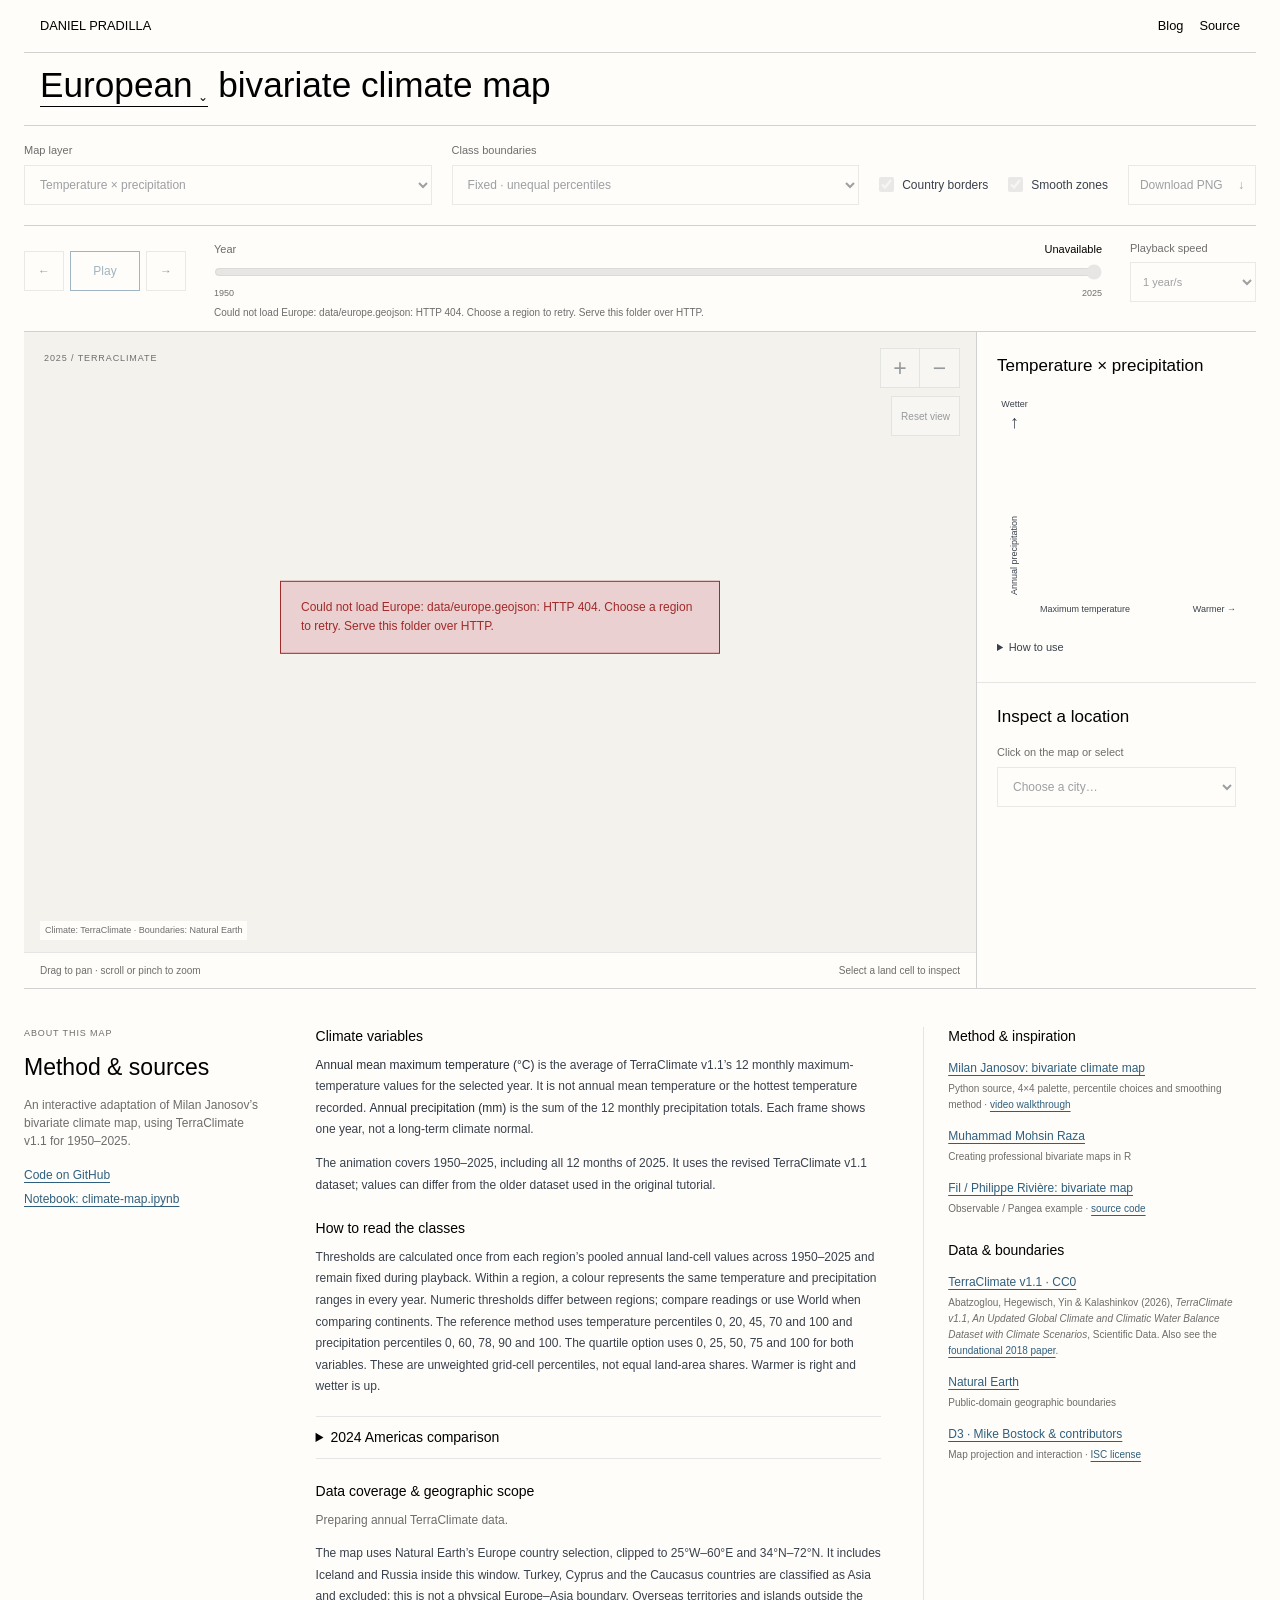
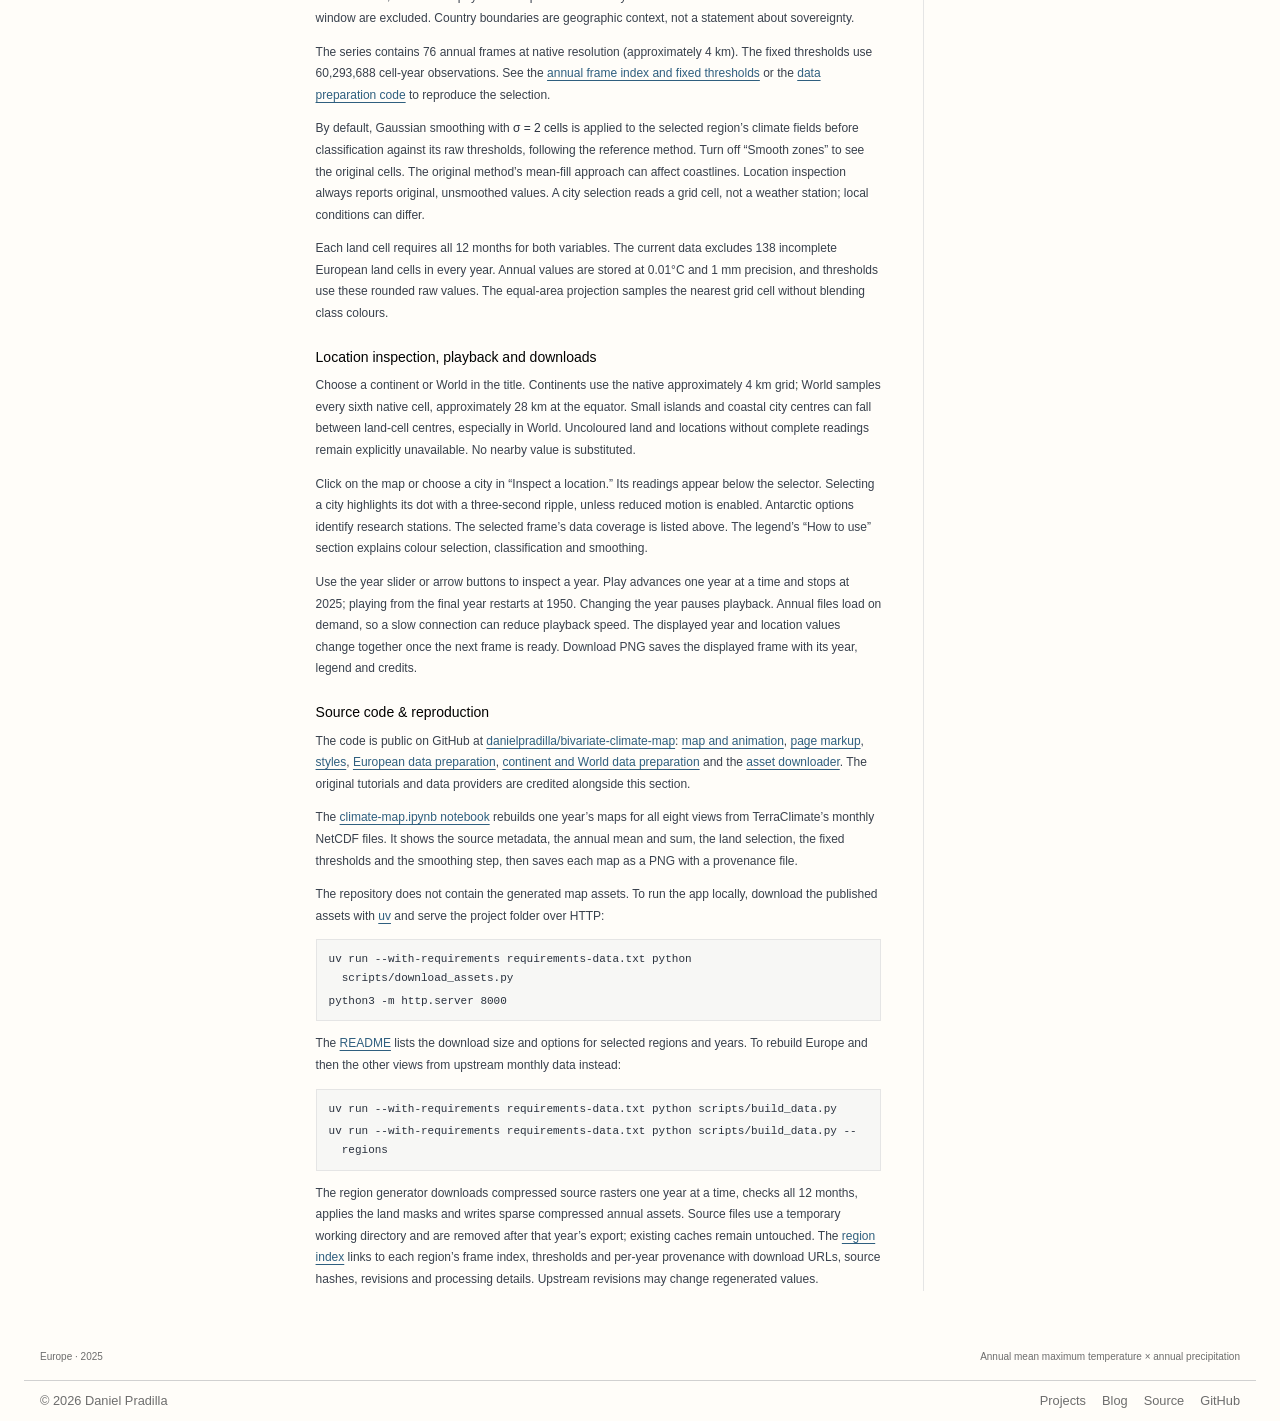
==== index.html @ 35fa63bb "Publish climate map, reproducible notebook and project post" ====
<!doctype html>
<html lang="en">
<head>
  <meta charset="utf-8">
  <meta name="viewport" content="width=device-width, initial-scale=1">
  <meta name="theme-color" content="#fffdf9">
  <meta name="description" content="Animate Europe's annual temperature and precipitation from 1950 to 2025 using TerraClimate data and a fixed bivariate colour scale.">
  <title>European bivariate climate map · 1950–2025</title>
  <link rel="stylesheet" href="styles.css?v=20261004a">
  <script data-cfasync="false" src="vendor/d3.min.js"></script>
  <script data-cfasync="false" type="module" src="app.js?v=20261003c"></script>
</head>
<body>
  <a class="skip-link" href="#explore">Skip to map controls</a>
  <div class="app-shell">
    <header class="dp-navbar">
      <a class="dp-navbar-brand" href="https://www.danielpradilla.info/projects/">Daniel Pradilla</a>
      <nav class="dp-navbar-links" aria-label="Site navigation">
        <a href="https://www.danielpradilla.info/blog/">Blog</a>
        <a href="#source-code">Source</a>
      </nav>
      <details class="dp-navbar-menu">
        <summary aria-label="Site navigation menu">&#9776;</summary>
        <nav aria-label="Site navigation (mobile)">
          <a href="https://www.danielpradilla.info/blog/">Blog</a>
          <a href="#source-code">Source</a>
        </nav>
      </details>
    </header>
    <div class="dp-project-header">
      <h1><span class="region-choice"><select id="region-select" aria-label="Continent or World"><option value="europe">European</option><option value="asia">Asian</option><option value="africa">African</option><option value="north-america">North American</option><option value="south-america">South American</option><option value="oceania">Oceanian</option><option value="antarctica">Antarctic</option><option value="world">World</option></select><span aria-hidden="true">⌄</span></span> bivariate climate map</h1>
    </div>

    <main>
      <section class="toolbar" id="explore" aria-label="Map display controls">
        <div class="field">
          <label for="mode">Map layer</label>
          <select id="mode">
            <option value="bivariate">Temperature × precipitation</option>
            <option value="temperature">Maximum temperature</option>
            <option value="precipitation">Precipitation</option>
          </select>
        </div>
        <div class="field">
          <label for="classification">Class boundaries</label>
          <select id="classification">
            <option value="original">Fixed · unequal percentiles</option>
            <option value="equal">Fixed · quartiles</option>
          </select>
        </div>
        <label class="checkbox-control" for="borders"><input type="checkbox" id="borders" checked> Country borders</label>
        <label class="checkbox-control" for="smoothing"><input type="checkbox" id="smoothing" aria-describedby="smoothing-note" checked> Smooth zones</label>
        <button class="download-button" id="download" type="button" aria-label="Download map as PNG">Download PNG <span aria-hidden="true">↓</span></button>
      </section>

      <section class="timeline" aria-label="Annual climate animation">
        <div class="playback-buttons">
          <button id="previous-year" type="button" aria-label="Previous year" title="Previous year">←</button>
          <button id="play" type="button" aria-pressed="false">Play</button>
          <button id="next-year" type="button" aria-label="Next year" title="Next year">→</button>
        </div>
        <div class="year-control">
          <div class="year-control-label"><label for="year-slider">Year</label><output id="year-readout" for="year-slider">2025</output></div>
          <input id="year-slider" type="range" min="1950" max="2025" step="1" value="2025" aria-label="Year">
          <div class="year-extents" aria-hidden="true"><span id="year-start">1950</span><span id="year-end">2025</span></div>
        </div>
        <div class="field speed-field">
          <label for="speed">Playback speed</label>
          <select id="speed">
            <option value="2000">0.5 year/s</option>
            <option value="1000" selected>1 year/s</option>
            <option value="500">2 years/s</option>
          </select>
        </div>
        <p id="timeline-status" class="timeline-status" role="status" aria-live="polite">Loading 2025…</p>
      </section>

      <div class="workspace">
        <section class="map-section" aria-label="European bivariate climate map">
          <div id="map-wrap" class="map-wrap">
            <canvas id="map" role="img" aria-label="Europe's annual temperature and precipitation map. Select a location on the map or use the city selector to inspect its climate values." aria-describedby="map-help">Your browser does not support canvas. Climate values can be explored using the city selector.</canvas>
            <div id="city-ripple" class="city-ripple" aria-hidden="true" hidden><span class="ripple-ring"></span><span class="ripple-ring"></span></div>
            <div class="map-stamp" aria-hidden="true"><span id="map-year">2025</span> / TerraClimate</div>
            <div class="map-navigation" aria-label="Map navigation">
              <div class="zoom-controls">
                <button id="zoom-in" type="button" aria-label="Zoom in" title="Zoom in">+</button>
                <button id="zoom-out" type="button" aria-label="Zoom out" title="Zoom out">−</button>
              </div>
              <button id="reset-view" type="button" title="Reset map view">Reset view</button>
            </div>
            <div id="loading" class="map-status" role="status" aria-live="polite"><span class="loading-mark" aria-hidden="true"></span>Loading European climate data…</div>
            <div id="error" class="map-status error-message" role="alert" hidden></div>
            <div class="map-attribution">Climate: TerraClimate · Boundaries: Natural Earth</div>
          </div>
          <div class="map-caption" id="map-help"><span>Drag to pan · scroll or pinch to zoom</span><span>Select a land cell to inspect</span></div>
        </section>

        <aside class="side-panel" aria-label="Legend and location details">
          <section class="panel-section legend-section" aria-labelledby="legend-title">
            <h2 id="legend-title">Temperature × precipitation</h2>
            <div class="legend" aria-label="Bivariate color legend: temperature increases to the right and precipitation increases upward">
              <div class="legend-y" id="legend-y-label"><span>Wetter</span><span aria-hidden="true">↑</span><span>Annual precipitation</span></div>
              <div class="legend-grid" id="legend-grid" role="group" aria-label="Climate classes"></div>
              <div class="legend-x" id="legend-x-label"><span>Maximum temperature</span><span>Warmer <span aria-hidden="true">→</span></span></div>
            </div>
            <div id="legend-detail" class="legend-detail" aria-live="polite"></div>
            <details class="how-to-use">
              <summary>How to use</summary>
              <p class="legend-note">Select a colour to isolate its range. Select it again to show all cells.</p>
              <p class="legend-note" id="legend-intro">Each cell combines warmth and rainfall, relative to the rest of Europe.</p>
              <p class="legend-note" id="classification-note">Low and high are relative, not absolute. The original classes contain unequal shares of European cells.</p>
              <p class="legend-note" id="smoothing-note">Gaussian σ=2 cells; inspection shows original values.</p>
              <details id="thresholds" class="thresholds">
                <summary>Class thresholds &amp; units</summary>
                <div id="threshold-values"><p>Thresholds will appear when the data loads.</p></div>
              </details>
            </details>
          </section>

          <section class="panel-section location-section" aria-labelledby="location-title">
            <h2 id="location-title">Inspect a location</h2>
            <div class="field">
              <label for="location-select">Click on the map or select</label>
              <select id="location-select"><option value="">Choose a city…</option></select>
            </div>
            <div id="inspector" class="inspector" aria-live="polite" aria-atomic="true"></div>
          </section>

        </aside>
      </div>

      <section class="methodology" id="methodology" aria-labelledby="method-title">
        <div class="method-heading"><span class="eyebrow">About this map</span><h2 id="method-title">Method &amp; sources</h2><p>An interactive adaptation of Milan Janosov’s bivariate climate map, using TerraClimate v1.1 for 1950–2025.</p><p class="method-links"><a href="https://github.com/danielpradilla/bivariate-climate-map">Code on GitHub</a><a href="https://github.com/danielpradilla/bivariate-climate-map/blob/main/climate-map.ipynb">Notebook: climate-map.ipynb</a></p></div>
        <div class="method-copy">
          <h3>Climate variables</h3>
          <p><strong>Annual mean maximum temperature (°C)</strong> is the average of TerraClimate v1.1’s 12 monthly maximum-temperature values for the selected year. It is not annual mean temperature or the hottest temperature recorded. <strong>Annual precipitation (mm)</strong> is the sum of the 12 monthly precipitation totals. Each frame shows one year, not a long-term climate normal.</p>
          <p>The animation covers 1950–2025, including all 12 months of 2025. It uses the revised TerraClimate v1.1 dataset; values can differ from the older dataset used in the original tutorial.</p>
          <h3>How to read the classes</h3>
          <p>Thresholds are calculated once from each region’s pooled annual land-cell values across 1950–2025 and remain fixed during playback. Within a region, a colour represents the same temperature and precipitation ranges in every year. Numeric thresholds differ between regions; compare readings or use World when comparing continents. The reference method uses temperature percentiles 0, 20, 45, 70 and 100 and precipitation percentiles 0, 60, 78, 90 and 100. The quartile option uses 0, 25, 50, 75 and 100 for both variables. These are unweighted grid-cell percentiles, not equal land-area shares. Warmer is right and wetter is up.</p>
          <details class="method-details">
            <summary>2024 Americas comparison</summary>
            <p>The South America view uses the palette, percentile positions and smoothing from <a href="https://milanjanosov.substack.com/p/bivariate-climate-map-temperature">Janosov’s 2024 map</a>. With revised TerraClimate v1.1 data, annual-only thresholds and our fixed 1950–2025 thresholds assign the same class to 50.1% of South American cells and 80.9% of North American cells in 2024. This comparison measures the effect of the threshold baseline on the same smoothed cells, not pixel agreement with the published image. The original tutorial used an older dataset.</p>
          </details>
          <h3>Data coverage &amp; geographic scope</h3>
          <p id="data-summary" class="data-summary" aria-live="polite">Preparing annual TerraClimate data.</p>
          <p id="region-scope">The map uses Natural Earth’s Europe country selection, clipped to 25°W–60°E and 34°N–72°N. It includes Iceland and Russia inside this window. Turkey, Cyprus and the Caucasus countries are classified as Asia and excluded; this is not a physical Europe–Asia boundary. Overseas territories and islands outside the window are excluded. Country boundaries are geographic context, not a statement about sovereignty.</p>
          <p id="region-method">The series contains 76 annual frames at native resolution (approximately 4 km). The fixed thresholds use 60,293,688 cell-year observations. See the <a id="frame-index-link" href="data/metadata.json">annual frame index and fixed thresholds</a> or the <a href="scripts/build_data.py">data preparation code</a> to reproduce the selection.</p>
          <p>By default, Gaussian smoothing with <strong>σ = 2 cells</strong> is applied to the selected region’s climate fields before classification against its raw thresholds, following the reference method. Turn off “Smooth zones” to see the original cells. The original method’s mean-fill approach can affect coastlines. Location inspection always reports original, unsmoothed values. A city selection reads a grid cell, not a weather station; local conditions can differ.</p>
          <p id="region-coverage">Each land cell requires all 12 months for both variables. The current data excludes 138 incomplete European land cells in every year. Annual values are stored at 0.01°C and 1 mm precision, and thresholds use these rounded raw values. The equal-area projection samples the nearest grid cell without blending class colours.</p>
          <h3>Location inspection, playback and downloads</h3>
          <p>Choose a continent or World in the title. Continents use the native approximately 4 km grid; World samples every sixth native cell, approximately 28 km at the equator. Small islands and coastal city centres can fall between land-cell centres, especially in World. Uncoloured land and locations without complete readings remain explicitly unavailable. No nearby value is substituted.</p>
          <p>Click on the map or choose a city in “Inspect a location.” Its readings appear below the selector. Selecting a city highlights its dot with a three-second ripple, unless reduced motion is enabled. Antarctic options identify research stations. The selected frame’s data coverage is listed above. The legend’s “How to use” section explains colour selection, classification and smoothing.</p>
          <p>Use the year slider or arrow buttons to inspect a year. Play advances one year at a time and stops at 2025; playing from the final year restarts at 1950. Changing the year pauses playback. Annual files load on demand, so a slow connection can reduce playback speed. The displayed year and location values change together once the next frame is ready. Download PNG saves the displayed frame with its year, legend and credits.</p>
          <h3 id="source-code" tabindex="-1">Source code &amp; reproduction</h3>
          <p>The code is public on GitHub at <a href="https://github.com/danielpradilla/bivariate-climate-map">danielpradilla/bivariate-climate-map</a>: <a href="https://github.com/danielpradilla/bivariate-climate-map/blob/main/app.js">map and animation</a>, <a href="https://github.com/danielpradilla/bivariate-climate-map/blob/main/index.html">page markup</a>, <a href="https://github.com/danielpradilla/bivariate-climate-map/blob/main/styles.css">styles</a>, <a href="https://github.com/danielpradilla/bivariate-climate-map/blob/main/scripts/build_data.py">European data preparation</a>, <a href="https://github.com/danielpradilla/bivariate-climate-map/blob/main/scripts/build_regions.py">continent and World data preparation</a> and the <a href="https://github.com/danielpradilla/bivariate-climate-map/blob/main/scripts/download_assets.py">asset downloader</a>. The original tutorials and data providers are credited alongside this section.</p>
          <p>The <a href="https://github.com/danielpradilla/bivariate-climate-map/blob/main/climate-map.ipynb">climate-map.ipynb notebook</a> rebuilds one year’s maps for all eight views from TerraClimate’s monthly NetCDF files. It shows the source metadata, the annual mean and sum, the land selection, the fixed thresholds and the smoothing step, then saves each map as a PNG with a provenance file.</p>
          <p>The repository does not contain the generated map assets. To run the app locally, download the published assets with <a href="https://docs.astral.sh/uv/">uv</a> and serve the project folder over HTTP:</p>
          <pre><code>uv run --with-requirements requirements-data.txt python scripts/download_assets.py</code><code>python3 -m http.server 8000</code></pre>
          <p>The <a href="https://github.com/danielpradilla/bivariate-climate-map#readme">README</a> lists the download size and options for selected regions and years. To rebuild Europe and then the other views from upstream monthly data instead:</p>
          <pre><code>uv run --with-requirements requirements-data.txt python scripts/build_data.py</code><code>uv run --with-requirements requirements-data.txt python scripts/build_data.py --regions</code></pre>
          <p>The region generator downloads compressed source rasters one year at a time, checks all 12 months, applies the land masks and writes sparse compressed annual assets. Source files use a temporary working directory and are removed after that year’s export; existing caches remain untouched. The <a href="data/regions/index.json">region index</a> links to each region’s frame index, thresholds and per-year provenance with download URLs, source hashes, revisions and processing details. Upstream revisions may change regenerated values.</p>
        </div>
        <div class="credits">
          <h3>Method &amp; inspiration</h3>
          <ul>
            <li><a href="https://milanjanosov.substack.com/p/bivariate-climate-map-temperature">Milan Janosov: bivariate climate map</a><span>Python source, 4×4 palette, percentile choices and smoothing method · <a href="https://www.youtube.com/watch?v=iWRp_dciJsM">video walkthrough</a></span></li>
            <li><a href="https://www.datawim.com/post/creating-professional-bivariate-maps-in-r/">Muhammad Mohsin Raza</a><span>Creating professional bivariate maps in R</span></li>
            <li><a href="https://fil.github.io/pangea/plot/bivariate-map">Fil / Philippe Rivière: bivariate map</a><span>Observable / Pangea example · <a href="https://github.com/Fil/pangea">source code</a></span></li>
          </ul>
          <h3>Data &amp; boundaries</h3>
          <ul>
            <li><a href="https://www.climatologylab.org/terraclimate.html">TerraClimate v1.1 · CC0</a><span>Abatzoglou, Hegewisch, Yin &amp; Kalashinkov (2026), <cite>TerraClimate v1.1, An Updated Global Climate and Climatic Water Balance Dataset with Climate Scenarios</cite>, Scientific Data. Also see the <a href="https://doi.org/10.1038/sdata.2017.191">foundational 2018 paper</a>.</span></li>
            <li><a href="https://www.naturalearthdata.com/about/terms-of-use/">Natural Earth</a><span>Public-domain geographic boundaries</span></li>
            <li><a href="https://d3js.org/">D3 · Mike Bostock &amp; contributors</a><span>Map projection and interaction · <a href="vendor/d3.LICENSE">ISC license</a></span></li>
          </ul>
        </div>
      </section>
    </main>
    <footer class="project-footer">
      <div class="project-footer-meta">
        <span>Europe · <span id="footer-year">2025</span></span>
        <span>Annual mean maximum temperature × annual precipitation</span>
      </div>
      <div class="dp-footer">
        <span>&copy; 2026 Daniel Pradilla</span>
        <nav aria-label="Footer navigation">
          <a href="https://www.danielpradilla.info/projects/">Projects</a>
          <a href="https://www.danielpradilla.info/blog/">Blog</a>
          <a href="#source-code">Source</a>
          <a href="https://github.com/danielpradilla/bivariate-climate-map">GitHub</a>
        </nav>
      </div>
    </footer>
  </div>
</body>
</html>
---- styles.css ----
:root {
  color-scheme: light;
  --page: rgb(255, 253, 249);
  --paper: rgb(255, 253, 249);
  --paper-soft: #f7f7f5;
  --map-ground: #f3f2ed;
  --ink: #000000;
  --ink-soft: #28303d;
  --muted: #39414d;
  --secondary: #6d6d6d;
  --rule: #d1d1d1;
  --rule-soft: #e5e5e5;
  --blue: #2f5f7f;
  --blue-soft: #d1dfe4;
  --green: #0f766e;
  --warning: #7a6100;
  --danger: #a12a2a;
  --danger-soft: #ead0d0;
  --space-1: 4px;
  --space-2: 8px;
  --space-3: 12px;
  --space-4: 16px;
  --space-5: 24px;
  --space-6: 32px;
}


* { box-sizing: border-box; }
[hidden] { display: none !important; }
html { scroll-behavior: smooth; }
body {
  margin: 0;
  background: var(--page);
  color: var(--ink);
  font-family: -apple-system, BlinkMacSystemFont, "Segoe UI", Roboto, Oxygen-Sans, Ubuntu, Cantarell, "Helvetica Neue", sans-serif;
  font-size: 14px;
  font-weight: 300;
  line-height: 1.5;
  -webkit-font-smoothing: antialiased;
}
button, select, input { font: inherit; }
button, select { border-radius: 0; }
h1, h2, h3, p { margin: 0; }
h1, h2, h3 { font-weight: 300; }
h2 { font-size: 19px; line-height: 1.3; }
h3 { font-size: 14px; line-height: 1.4; }
p { color: var(--muted); }
strong { color: var(--ink-soft); font-weight: 500; }
a { color: var(--blue); text-underline-offset: 3px; text-decoration-thickness: 1px; }
a:hover { color: var(--ink); }
button, select {
  min-height: 40px;
  padding: 8px 11px;
  border: 1px solid var(--rule);
  background: var(--paper);
  color: var(--ink-soft);
  font-size: 12px;
}
button { cursor: pointer; }
button:hover:not(:disabled), select:hover:not(:disabled) {
  background-color: var(--paper-soft);
  border-color: var(--secondary);
}
button:active:not(:disabled) { background-color: var(--blue-soft); }
button:disabled, select:disabled, input:disabled { opacity: .45; cursor: not-allowed; }
:focus-visible { outline: 2px solid var(--blue); outline-offset: 3px; }
select { width: 100%; cursor: pointer; padding-right: 28px; }
input[type="checkbox"] { accent-color: var(--blue); width: 15px; height: 15px; margin: 0; flex: 0 0 auto; }
summary { cursor: pointer; color: var(--muted); }
summary:hover { color: var(--ink); }

.sr-only {
  position: absolute;
  width: 1px;
  height: 1px;
  padding: 0;
  margin: -1px;
  overflow: hidden;
  clip-path: inset(50%);
  white-space: nowrap;
  border: 0;
}
.skip-link { position: fixed; top: -100px; left: 16px; z-index: 10; padding: 12px; background: var(--paper); }
.skip-link:focus { top: 12px; }
.app-shell { max-width: 1640px; margin: 0 auto; padding: 0 var(--space-5); }
.dp-navbar { position: relative; z-index: 3; height: 53px; display: flex; align-items: center; justify-content: space-between; padding: 0; font-size: .8rem; border-bottom: 1px solid var(--rule); }
.dp-navbar-brand { padding-left: 16px; color: var(--ink); font-weight: 400; text-transform: uppercase; text-decoration: none; }
.dp-navbar-links { display: flex; flex-wrap: wrap; gap: 16px; padding-right: 16px; }
.dp-navbar-menu { display: none; padding-right: 16px; }
.dp-navbar nav a, .dp-footer nav a { color: inherit; text-decoration: none; border-bottom: 1px solid transparent; }
.dp-navbar nav a:hover, .dp-footer nav a:hover { border-bottom-color: currentColor; }
.dp-project-header { padding: 14px 16px 18px; border-bottom: 1px solid var(--rule); }
.dp-project-header h1 { margin: 0; font-size: clamp(1.5rem, 3vw, 2.2rem); font-weight: 300; line-height: 1.05; }
.region-choice { position: relative; display: inline-flex; align-items: center; }
.region-choice #region-select { width: auto; max-width: 100%; field-sizing: content; appearance: none; min-height: 0; margin: 0; padding: 0 .45em .06em 0; border: 0; border-bottom: .035em solid currentColor; background: transparent; color: inherit; font: inherit; line-height: 1.05; cursor: pointer; }
.region-choice #region-select option { font-size: 16px; }
.region-choice > span { position: absolute; right: 0; bottom: .3em; font-size: .35em; line-height: 1; pointer-events: none; }
.region-choice #region-select:focus-visible { outline: 2px solid var(--blue); outline-offset: 4px; }
.eyebrow { display: block; color: var(--secondary); font-size: 9px; font-weight: 400; line-height: 1.5; letter-spacing: .1em; text-transform: uppercase; }
.toolbar { display: flex; flex-wrap: wrap; align-items: end; gap: 20px; padding: 16px 0 20px; border-bottom: 1px solid var(--rule); }
.field { display: grid; gap: 6px; min-width: 0; }
.field > label { font-size: 11px; color: var(--secondary); }
.toolbar .field { flex: 1 1 200px; }
.checkbox-control { display: flex; align-items: center; gap: 8px; min-height: 40px; color: var(--muted); font-size: 12px; cursor: pointer; white-space: nowrap; }
.download-button { margin-left: auto; white-space: nowrap; }
.download-button span { margin-left: 12px; }
.timeline { display: grid; grid-template-columns: auto minmax(160px, 1fr) 126px; align-items: center; column-gap: 28px; row-gap: 3px; padding: 14px 0 10px; border-bottom: 1px solid var(--rule); }
.playback-buttons { display: flex; align-items: center; gap: 6px; }
.playback-buttons button { min-width: 40px; padding: 8px; }
#play { min-width: 70px; color: var(--blue); border-color: var(--blue); }
#play[aria-pressed="true"] { color: var(--ink); background: var(--blue-soft); }
.year-control { min-width: 0; }
.year-control-label { display: flex; justify-content: space-between; color: var(--secondary); font-size: 11px; }
#year-readout { color: var(--ink); font-variant-numeric: tabular-nums; }
#year-slider { display: block; width: 100%; height: 26px; margin: 2px 0; cursor: pointer; accent-color: var(--blue); }
.year-extents { display: flex; align-items: center; justify-content: space-between; gap: 8px; color: var(--secondary); font-size: 9px; font-variant-numeric: tabular-nums; }
.timeline-status { grid-column: 2 / -1; min-height: 16px; color: var(--secondary); font-size: 10px; }
.speed-field select { min-height: 40px; padding: 7px 24px 7px 8px; font-size: 11px; }
#footer-year { display: inline; }
.workspace { display: grid; grid-template-columns: minmax(0, 1fr) 280px; border-bottom: 1px solid var(--rule); }
.map-section { min-width: 0; display: flex; flex-direction: column; }
.map-wrap { position: relative; isolation: isolate; flex: none; height: 620px; background: var(--map-ground); overflow: hidden; }
#map { position: absolute; inset: 0; display: block; width: 100%; height: 100%; cursor: crosshair; touch-action: none; }
#map:active { cursor: grabbing; }
.city-ripple { position: absolute; top: 0; left: 0; width: 0; height: 0; pointer-events: none; }
.ripple-ring { position: absolute; top: -6px; left: -6px; width: 12px; height: 12px; border: 1.5px solid #202b32; border-radius: 50%; opacity: 0; transform-origin: center; }
.map-stamp { position: absolute; top: 20px; left: 20px; color: var(--secondary); font-size: 9px; font-weight: 400; letter-spacing: .1em; text-transform: uppercase; pointer-events: none; }
.map-navigation { position: absolute; top: 16px; right: 16px; display: flex; align-items: end; flex-direction: column; gap: 8px; }
.zoom-controls { display: flex; }
.zoom-controls button { width: 40px; min-height: 40px; padding: 0; font-size: 23px; font-weight: 300; line-height: 1; }
.zoom-controls button + button { border-left: 0; }
#reset-view { font-size: 10px; min-height: 40px; padding: 5px 9px; }
.map-attribution { position: absolute; bottom: 12px; left: 16px; right: 16px; width: fit-content; max-width: calc(100% - 32px); padding: 3px 5px; background: var(--paper); color: var(--secondary); font-size: 9px; line-height: 1.4; pointer-events: none; }
.map-caption { display: flex; justify-content: space-between; flex-wrap: wrap; gap: 4px 16px; padding: 10px 16px; border-top: 1px solid var(--rule-soft); color: var(--secondary); font-size: 10px; }
.map-status { position: absolute; top: 46%; left: 50%; transform: translate(-50%, -50%); display: flex; align-items: center; gap: 10px; max-width: calc(100% - 40px); width: max-content; padding: 16px 20px; border: 1px solid var(--rule); background: var(--paper); color: var(--muted); font-size: 12px; }
.loading-mark { width: 7px; height: 7px; background: var(--blue); flex-shrink: 0; animation: breathe 1.5s ease-in-out infinite; }
@keyframes breathe { 50% { opacity: .25; } }
.error-message { color: var(--danger); background: var(--danger-soft); border-color: var(--danger); max-width: min(440px, calc(100% - 40px)); line-height: 1.6; }
.side-panel { min-width: 0; border-left: 1px solid var(--rule); max-height: 660px; overflow-y: auto; }
.panel-section { padding: 23px 20px; }
.panel-section + .panel-section { border-top: 1px solid var(--rule-soft); }
.panel-section h2 { margin-bottom: 10px; font-size: 17px; }
.legend { display: grid; grid-template-columns: 35px minmax(0, 1fr); gap: 8px; margin: 22px 0 18px; }
.legend-grid { display: grid; grid-template-columns: repeat(4, minmax(0, 1fr)); grid-template-rows: repeat(4, 1fr); gap: 2px; aspect-ratio: 1; }
.legend-grid button { position: relative; width: 100%; min-width: 0; min-height: 0; border: 0; padding: 0; }
.legend-grid button .corner-label { display: block; padding: 2px; color: #14212a; font-size: 9px; line-height: 1.3; white-space: pre-line; }
.legend-grid button .corner-label.light { color: #fffdf9; }
.legend-grid button:hover { outline: 1px solid var(--ink); outline-offset: 1px; z-index: 1; }
.legend-grid button[aria-pressed="true"], .legend-grid button.active { outline: 2px solid var(--ink); outline-offset: 2px; z-index: 2; }
.legend-grid button[aria-pressed="true"]::after, .legend-grid button.active::after { content: ""; position: absolute; inset: 3px; border: 1px solid white; pointer-events: none; }
.legend-grid button:focus-visible { outline: 2px solid var(--blue); outline-offset: 3px; z-index: 3; }
.legend-y { display: flex; flex-direction: column; align-items: center; gap: 2px; grid-column: 1; grid-row: 1; color: var(--muted); font-size: 9px; line-height: 1.2; }
.legend-y > span:nth-child(2) { font-size: 18px; }
.legend-y > span:last-child { margin-top: auto; writing-mode: vertical-rl; transform: rotate(180deg); }
.legend-x { display: flex; justify-content: space-between; gap: 8px; grid-column: 2; font-size: 9px; color: var(--muted); }
.legend-x > span:last-child { white-space: nowrap; }
.legend-detail { color: var(--muted); font-size: 12px; line-height: 1.55; }
.legend-detail:empty { display: none; }
.how-to-use { margin-top: 16px; font-size: 11px; }
.how-to-use > summary { padding: 4px 0; }
.legend-note { margin-top: 12px; color: var(--secondary); font-size: 10px; line-height: 1.6; }
.thresholds { margin-top: 16px; font-size: 11px; }
.thresholds summary { padding: 4px 0; }
#threshold-values { padding-top: 10px; color: var(--muted); overflow-wrap: anywhere; }
#threshold-values p + p { margin-top: 10px; }
#threshold-values table { width: 100%; border-collapse: collapse; font-size: 10px; font-variant-numeric: tabular-nums; }
#threshold-values th, #threshold-values td { padding: 5px 3px; text-align: right; border-bottom: 1px solid var(--rule-soft); }
#threshold-values th { font-weight: 400; }
#threshold-values thead th { color: var(--secondary); font-size: 9px; letter-spacing: .08em; text-transform: uppercase; }
#threshold-values th:first-child, #threshold-values td:first-child { text-align: left; }
.location-section .field { margin-top: 16px; }
.inspector { margin-top: 16px; font-size: 12px; line-height: 1.65; }
.inspector:empty { display: none; }
.inspector h3 { margin-bottom: 6px; font-size: 15px; }
.inspector p + p { margin-top: 6px; }
.inspector dl { margin: 12px 0 0; }
.inspector dt { color: var(--secondary); font-size: 10px; margin-top: 12px; }
.inspector dd { margin: 1px 0 0; color: var(--ink); font-size: 21px; font-variant-numeric: tabular-nums; }
.inspector small { color: var(--secondary); font-size: 10px; }
.inspector .coordinates { color: var(--secondary); font-size: 10px; font-variant-numeric: tabular-nums; }
.data-summary { color: var(--secondary); font-size: 10px; line-height: 1.7; }
.methodology { display: grid; grid-template-columns: minmax(180px, .75fr) minmax(0, 1.7fr) minmax(240px, 1fr); gap: 42px; padding: 38px 0 42px; }
.method-heading .eyebrow { margin-bottom: 12px; }
.method-heading h2 { margin-bottom: 14px; font-size: 23px; max-width: 220px; }
.method-heading p { max-width: 240px; color: var(--secondary); font-size: 12px; }
.method-heading .method-links { display: grid; justify-items: start; gap: 6px; margin-top: 16px; font-size: 12px; }
.method-copy { min-width: 0; }
.method-copy h3 { margin-bottom: 8px; }
.method-copy p { font-size: 12px; line-height: 1.8; }
.method-copy p + h3 { margin-top: 23px; }
.method-details { margin-top: 18px; padding: 2px 0; border-top: 1px solid var(--rule-soft); border-bottom: 1px solid var(--rule-soft); }
.method-details > summary { padding: 8px 0; color: var(--ink); font-size: 14px; }
.method-details > summary:hover { color: var(--blue); }
.method-details > p { padding-bottom: 12px; }
.method-details + h3 { margin-top: 23px; }
.method-copy p + p { margin-top: 12px; }
.credits { padding-left: 24px; border-left: 1px solid var(--rule-soft); }
.credits h3 { margin-bottom: 12px; }
.credits ul { list-style: none; margin: 0 0 24px; padding: 0; }
.credits ul:last-child { margin-bottom: 0; }
.credits li { margin-bottom: 14px; font-size: 12px; line-height: 1.6; }
.credits li > span { display: block; margin-top: 3px; color: var(--secondary); font-size: 10px; }
.project-footer-meta { display: flex; justify-content: space-between; gap: 16px; padding: 16px; color: var(--secondary); font-size: 10px; }
.dp-footer { display: flex; flex-wrap: wrap; align-items: center; justify-content: space-between; gap: 14px; padding: 10px 16px; font-size: .8rem; border-top: 1px solid var(--rule); color: var(--secondary); }
.dp-footer nav { display: flex; flex-wrap: wrap; gap: 16px; }

@media (min-width: 1440px) {
  .map-wrap { height: 760px; }
  .side-panel { max-height: 800px; }
  .toolbar { gap: 24px; }
  .panel-section { padding-top: 26px; padding-bottom: 26px; }
}

@media (max-width: 1100px) {
  .toolbar { gap: 12px 20px; }
  .toolbar .field { flex: 1 1 calc(50% - 10px); }
  .download-button { margin-left: auto; }
  .methodology { grid-template-columns: 1fr 1fr; gap: 28px; }
  .method-heading { grid-column: 1 / -1; display: grid; grid-template-columns: 1fr 1fr; column-gap: 28px; }
  .method-heading .method-links { grid-column: 2; margin-top: 10px; }
  .method-heading .eyebrow { grid-column: 1 / -1; }
  .method-heading h2, .method-heading p { max-width: none; }
}

@media (max-width: 760px) {
  .app-shell { padding: 0 16px; }
  .toolbar { display: grid; grid-template-columns: repeat(2, minmax(0, 1fr)); gap: 10px 12px; padding: 14px 0; }
  .toolbar select { font-size: 11px; padding-left: 8px; }
  .checkbox-control { min-height: 40px; font-size: 11px; }
  .download-button { grid-column: 1 / -1; justify-self: end; min-height: 40px; font-size: 11px; }
  .timeline { grid-template-columns: 1fr auto; column-gap: 16px; row-gap: 10px; padding-top: 12px; }
  .year-control { grid-column: 1 / -1; grid-row: 1; }
  .playback-buttons { grid-column: 1; grid-row: 2; }
  .speed-field { grid-column: 2; grid-row: 2; display: flex; align-items: center; gap: 10px; }
  .speed-field label { font-size: 9px; white-space: nowrap; }
  .speed-field select { width: 96px; }
  .timeline-status { grid-column: 1 / -1; }
  .workspace { grid-template-columns: minmax(0, 1fr); }
  .map-wrap { height: 480px; }
  .map-stamp { top: 16px; left: 12px; font-size: 8px; }
  .map-navigation { top: 12px; right: 12px; }
  .map-caption { padding-left: 0; padding-right: 0; font-size: 9px; }
  .map-attribution { left: 8px; bottom: 8px; font-size: 8px; }
  .side-panel { display: grid; grid-template-columns: repeat(2, minmax(0, 1fr)); border-left: 0; border-top: 1px solid var(--rule); max-height: none; overflow: visible; }
  .panel-section { padding: 24px 0; }
  .legend-section { padding-right: 24px; }
  .location-section { padding-left: 24px; border-left: 1px solid var(--rule-soft); }
  .panel-section.location-section { border-top: 0; }
  .legend { max-width: 238px; }
  .methodology { padding-top: 28px; }
  .credits { padding-left: 20px; }
}

@media (max-width: 600px) {
  .dp-navbar .dp-navbar-links { display: none; }
  .dp-navbar-brand, .dp-navbar-menu { transform: translateY(-5px); }
  .dp-navbar-menu { position: relative; display: block; }
  .dp-navbar-menu summary { width: 36px; height: 32px; display: flex; align-items: center; justify-content: center; list-style: none; cursor: pointer; border: 1px solid var(--rule); }
  .dp-navbar-menu summary::-webkit-details-marker { display: none; }
  .dp-navbar-menu nav { position: absolute; z-index: 1; top: calc(100% + 4px); right: 0; display: flex; flex-direction: column; gap: 10px; min-width: 160px; padding: 12px 16px; background: var(--paper); border: 1px solid var(--rule); }
}

@media (max-width: 500px) {
  .toolbar .field { grid-column: 1 / -1; }
  .toolbar select { font-size: 12px; }
  .speed-field { display: grid; gap: 4px; }
  .speed-field label { text-align: right; }
  .side-panel { display: block; }
  .panel-section { padding: 22px 0; border-left: 0; }
  .panel-section.location-section { border-top: 1px solid var(--rule-soft); }
  .legend { margin-left: auto; margin-right: auto; }
  .methodology, .method-heading { display: block; }
  .method-heading { margin-bottom: 25px; }
  .method-copy { margin-bottom: 28px; }
  .credits { padding: 22px 0 0; border-left: 0; border-top: 1px solid var(--rule-soft); }
  .project-footer-meta { flex-direction: column; gap: 4px; }
}

@media (prefers-reduced-motion: reduce) {
  html { scroll-behavior: auto; }
  .loading-mark { animation: none; }
  .city-ripple { display: none; }
}
.method-copy code { padding: 1px 4px; background: var(--paper-soft); border: 1px solid var(--rule-soft); color: var(--ink-soft); font-size: 11px; overflow-wrap: anywhere; }
.method-copy pre { margin: 12px 0; padding: 10px 12px; background: var(--paper-soft); border: 1px solid var(--rule-soft); color: var(--ink-soft); font-size: 11px; line-height: 1.7; white-space: pre-wrap; }
.method-copy pre code { display: block; padding: 0 0 0 2ch; background: none; border: 0; text-indent: -2ch; overflow-wrap: anywhere; }
.method-copy pre code + code { margin-top: 4px; }
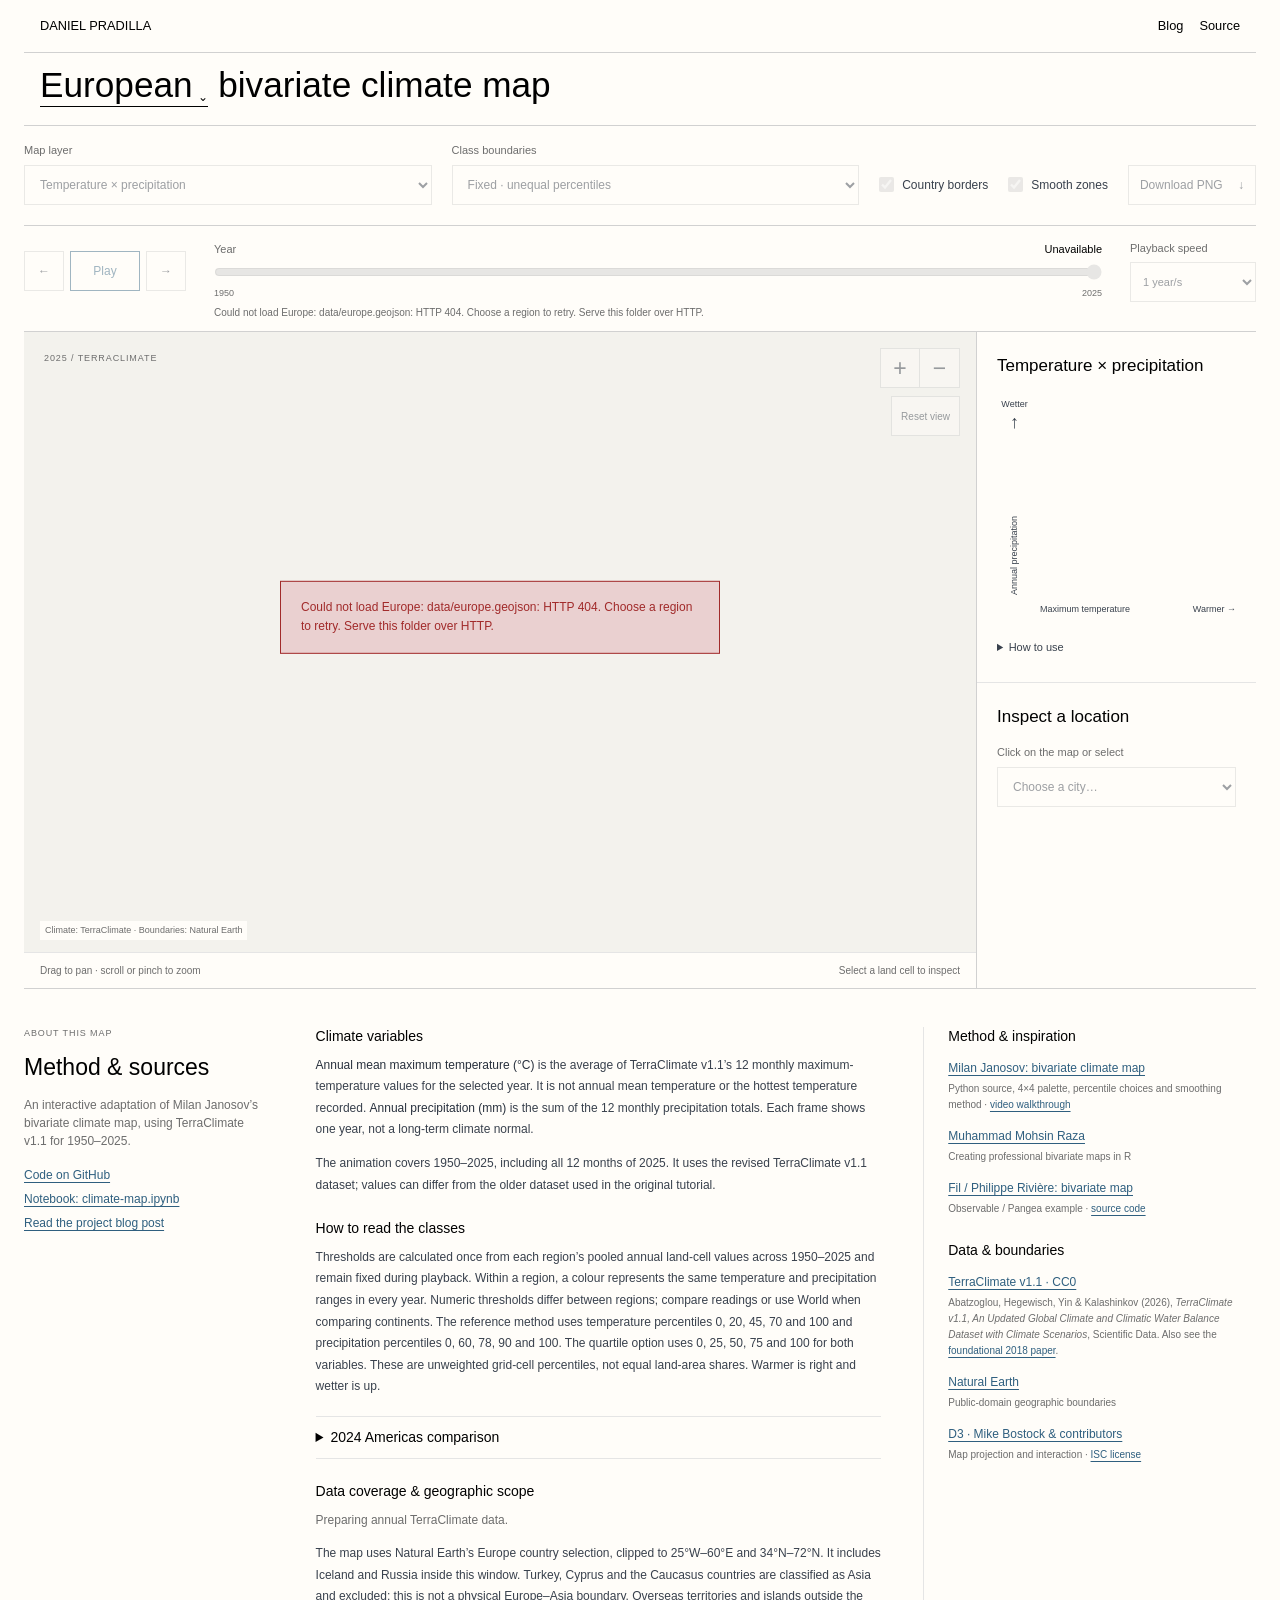
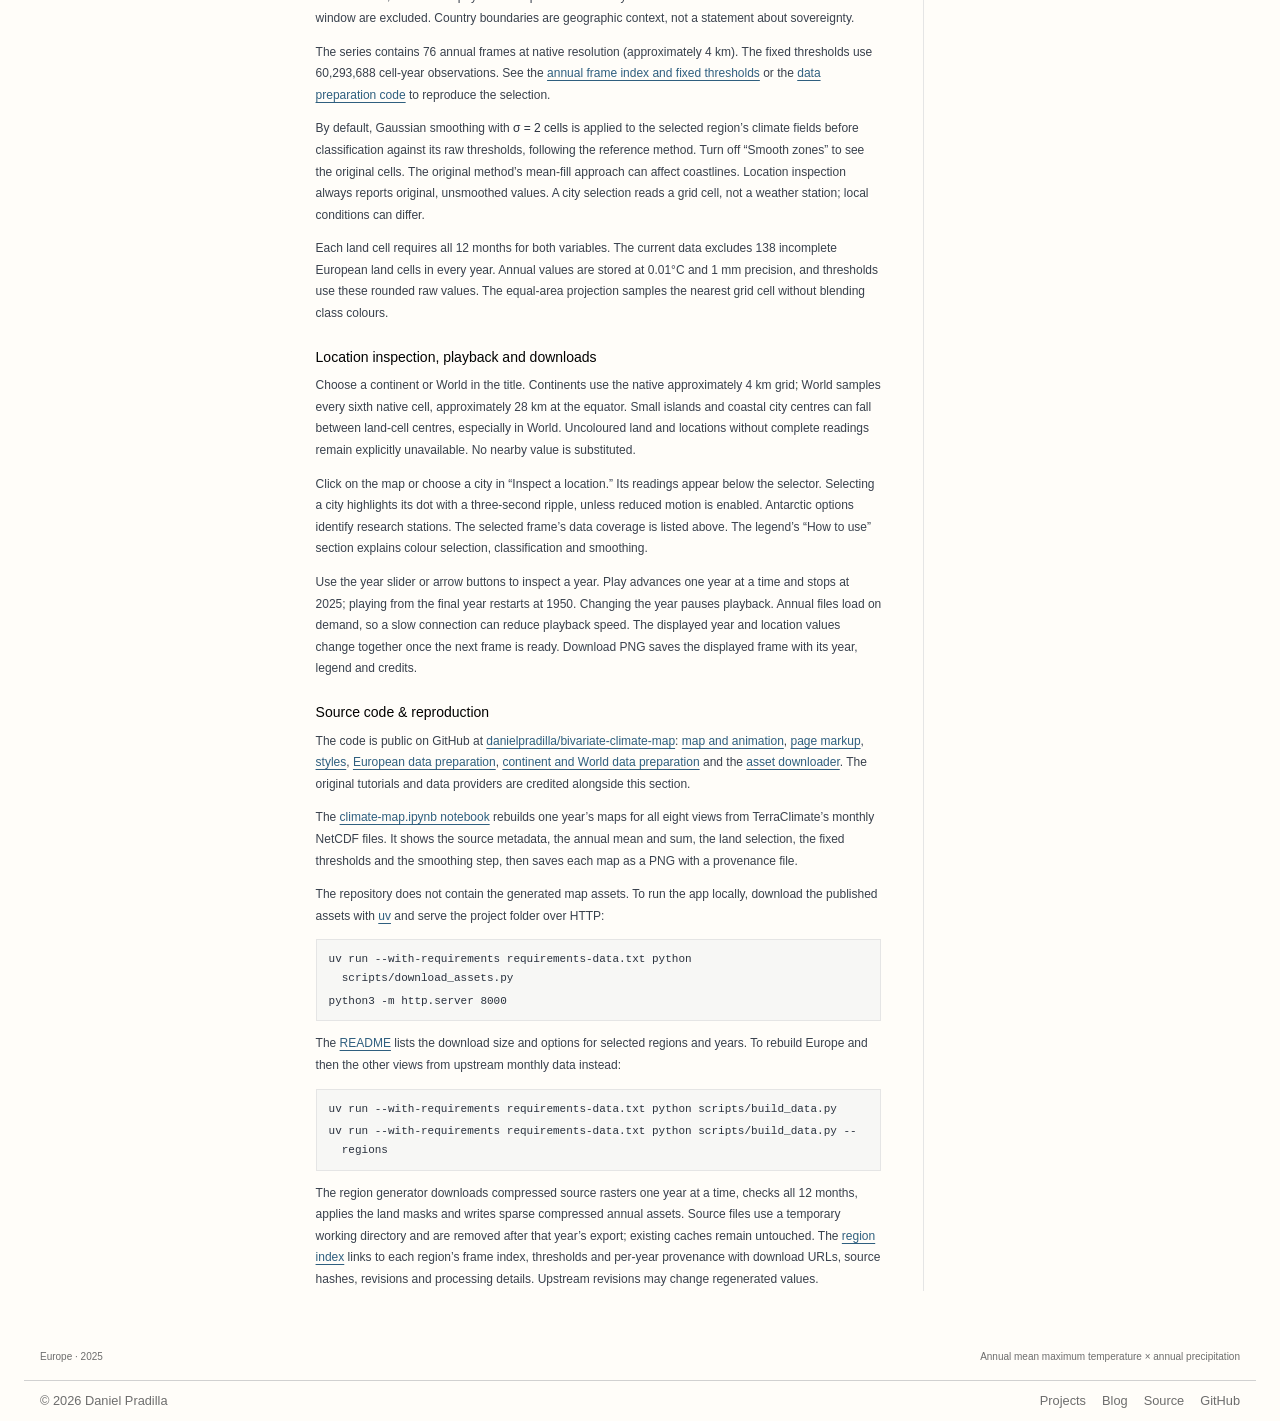
==== commit d67e9ff8: "Link project to scheduled blog post" ====
--- a/index.html
+++ b/index.html
@@ -8,7 +8,7 @@
   <title>European bivariate climate map · 1950–2025</title>
   <link rel="stylesheet" href="styles.css?v=20261004a">
   <script data-cfasync="false" src="vendor/d3.min.js"></script>
-  <script data-cfasync="false" type="module" src="app.js?v=20261003c"></script>
+  <script data-cfasync="false" type="module" src="app.js?v=20261010a"></script>
 </head>
 <body>
   <a class="skip-link" href="#explore">Skip to map controls</a>
@@ -130,7 +130,7 @@
       </div>
 
       <section class="methodology" id="methodology" aria-labelledby="method-title">
-        <div class="method-heading"><span class="eyebrow">About this map</span><h2 id="method-title">Method &amp; sources</h2><p>An interactive adaptation of Milan Janosov’s bivariate climate map, using TerraClimate v1.1 for 1950–2025.</p><p class="method-links"><a href="https://github.com/danielpradilla/bivariate-climate-map">Code on GitHub</a><a href="https://github.com/danielpradilla/bivariate-climate-map/blob/main/climate-map.ipynb">Notebook: climate-map.ipynb</a></p></div>
+        <div class="method-heading"><span class="eyebrow">About this map</span><h2 id="method-title">Method &amp; sources</h2><p>An interactive adaptation of Milan Janosov’s bivariate climate map, using TerraClimate v1.1 for 1950–2025.</p><p class="method-links"><a href="https://github.com/danielpradilla/bivariate-climate-map">Code on GitHub</a><a href="https://github.com/danielpradilla/bivariate-climate-map/blob/main/climate-map.ipynb">Notebook: climate-map.ipynb</a><a id="project-blog-link" href="https://www.danielpradilla.info/blog/?p=2468" hidden>Read the project blog post</a><span id="project-blog-date">Blog post available <time datetime="2026-10-24T09:00:00Z">24 October 2026</time></span></p></div>
         <div class="method-copy">
           <h3>Climate variables</h3>
           <p><strong>Annual mean maximum temperature (°C)</strong> is the average of TerraClimate v1.1’s 12 monthly maximum-temperature values for the selected year. It is not annual mean temperature or the hottest temperature recorded. <strong>Annual precipitation (mm)</strong> is the sum of the 12 monthly precipitation totals. Each frame shows one year, not a long-term climate normal.</p>
